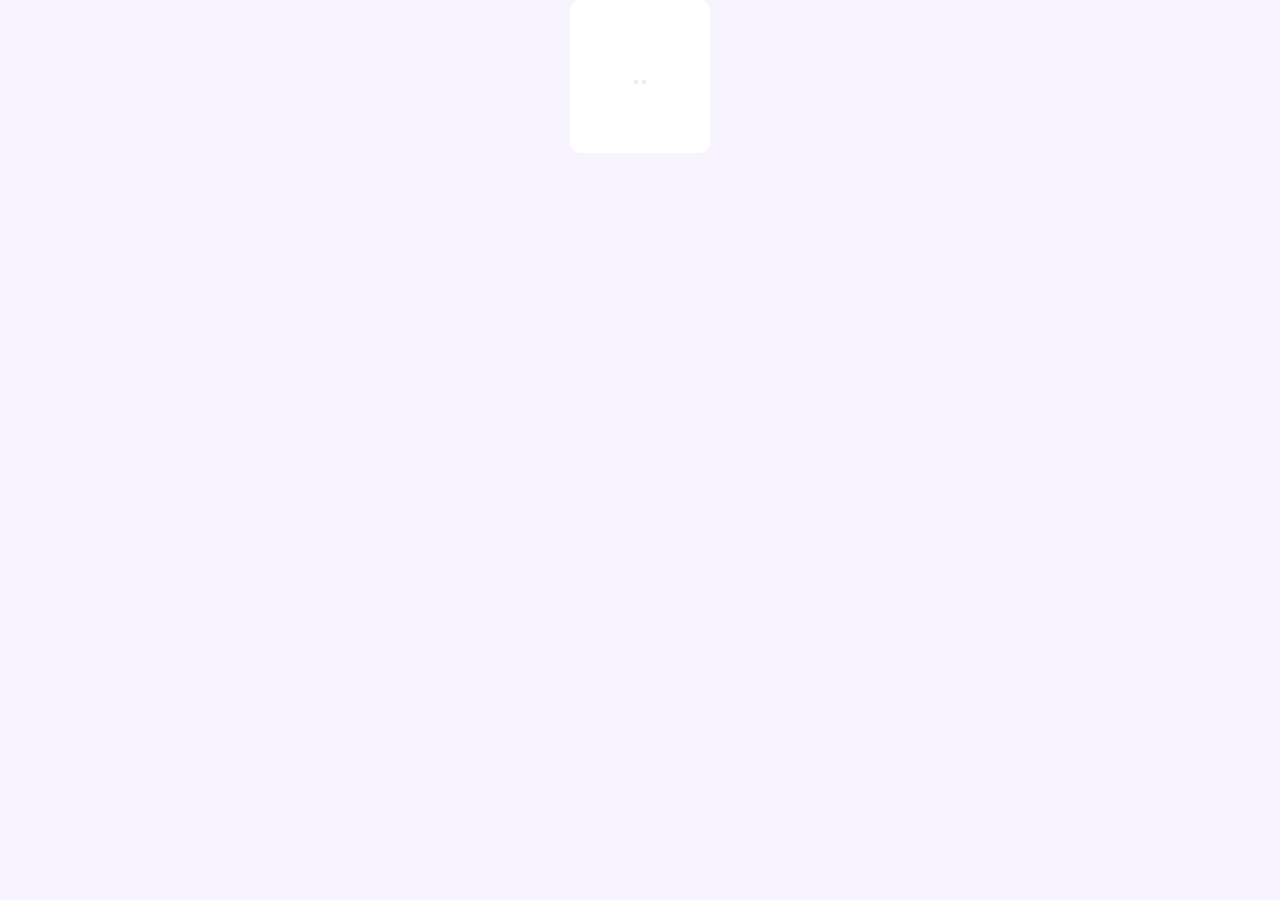
==== task3 /index.html @ b9fb3b16 "task1 task2 finished" ====
<!DOCTYPE html>
<html lang="en">
<head>
    <meta charset="UTF-8">
    <meta name="viewport" content="width=device-width, initial-scale=1.0">
    <title>Document</title>
    <link rel="stylesheet" href="./index.css">
</head>
<body>
    <div class="container">
        <button class="btn1"></button>
        <button class="btn2"></button>
        <div class="gap-container">
            <div class="card"></div>
            <div class="card"></div>
            <div class="card"></div>
            <div class="card"></div>
            <div class="card"></div>
            <div class="card"></div>
            <div class="card"></div>
            <div class="card"></div>
        </div>
    </div>
</body>
</html>
---- task3 /index.css ----
@import url("https://fonts.googleapis.com/css2?family=Poppins:wght@300;400;500;600;700&display=swap");
* {
  margin: 0;
  padding: 0;
  box-sizing: border-box;
  font-family: "Poppins", sans-serif;
}

ul {
  list-style: none;
}

a {
  text-decoration: none;
  color: inherit;
}

input,
button {
  font-family: inherit;
}

body {
  background-color: #f7f4ff;
  display: grid;
  place-items: center;
}

.container {
  padding: 4rem;
  border-radius: 10px;
  background-color: #fff;
}
.container .grid-container {
  display: grid;
  grid-template-columns: repeat(4, 124px);
  grid-template-rows: 124px, 124px;
  gap: 8px;
}
.container .grid-container .card {
  border-radius: 10px;
  border: 1px solid #9ca3af;
}/*# sourceMappingURL=index.css.map */
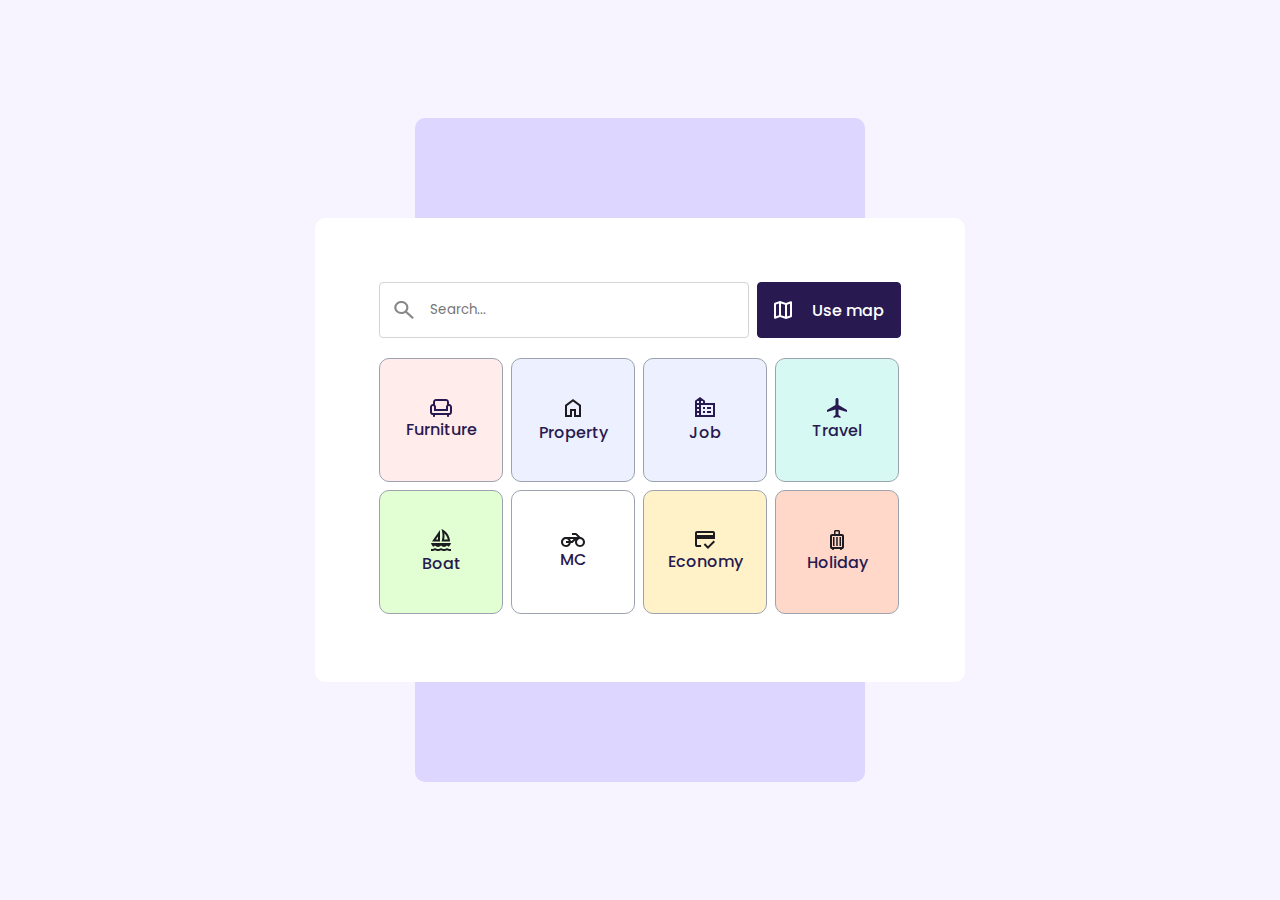
==== commit f9f10b75: "task 3 finished" ====
--- a/task3 /index.html
+++ b/task3 /index.html
@@ -3,23 +3,55 @@
 <head>
     <meta charset="UTF-8">
     <meta name="viewport" content="width=device-width, initial-scale=1.0">
+    <link rel="stylesheet" href="./index.css">
     <title>Document</title>
-    <link rel="stylesheet" href="./index.css">
 </head>
 <body>
+   <header>
     <div class="container">
-        <button class="btn1"></button>
-        <button class="btn2"></button>
-        <div class="gap-container">
-            <div class="card"></div>
-            <div class="card"></div>
-            <div class="card"></div>
-            <div class="card"></div>
-            <div class="card"></div>
-            <div class="card"></div>
-            <div class="card"></div>
-            <div class="card"></div>
+        <div class="search">
+            <img class="search-img" src="./assets/icons/search.svg" alt="">
+            <input type="text" placeholder="Search..."/>
+            <button>
+                <img class="map-img" src="./assets/icons/map.svg" alt="">
+                <p>Use map</p>
+            </button>
         </div>
-    </div>
+                <div class="card-container">
+                    <div class="card bg-lightpink">
+                       <img src="./assets/icons/furniture.svg" alt="">
+                       <h5>Furniture</h5>
+                    </div>
+                    <div class="card bg-lightpurple">
+                        <img src="./assets/icons/property.svg" alt="">
+                        <h5>Property</h5>
+                    </div>
+                    <div class="card bg-lightblue">
+                        <img src="./assets/icons/job.svg" alt="">
+                        <h5>Job</h5>
+                    </div>
+                    <div class="card bg-lightsky">
+                        <img src="./assets/icons/travel.svg" alt="">
+                        <h5>Travel</h5>
+                    </div>
+                    <div class="card bg-lightgreen">
+                        <img src="./assets/icons/boat.svg" alt="">
+                        <h5>Boat</h5>
+                    </div>
+                    <div class="card bg-lighwhite">
+                        <img src="./assets/icons/mc.svg" alt="">
+                        <h5>MC</h5>
+                    </div>
+                    <div class="card bg-lightyellow">
+                        <img src="./assets/icons/economy.svg" alt="">
+                        <h5>Economy</h5>
+                    </div>
+                    <div class="card bg-lightorange">
+                        <img src="./assets/icons/holiday.svg" alt="">
+                        <h5>Holiday</h5>
+                    </div>
+                </div>
+            </div>
+   </header>
 </body>
 </html>--- a/task3 /index.css
+++ b/task3 /index.css
@@ -20,24 +20,130 @@
   font-family: inherit;
 }
 
+.bg-lightpink {
+  background-color: #FFECEB;
+}
+
+.bg-lightpurple {
+  background-color: #ECF0FF;
+}
+
+.bg-lightblue {
+  background-color: #ECF0FF;
+}
+
+.bg-lightsky {
+  background-color: #D7F9F3;
+}
+
+.bg-lightgreen {
+  background-color: #E2FFD4;
+}
+
+.bg-lighwhite {
+  background-color: #fff;
+}
+
+.bg-lightyellow {
+  background-color: #FFF2C8;
+}
+
+.bg-lightorange {
+  background-color: #FFD8C9;
+}
+
 body {
-  background-color: #f7f4ff;
+  background-color: #F7F4FF;
   display: grid;
   place-items: center;
+  min-height: 100vh;
 }
 
-.container {
+header {
+  display: flex;
+  align-items: center;
+  justify-content: center;
+  width: 450px;
+  height: 664px;
+  border-radius: 10px;
+  background: #DDD6FF;
+  position: relative;
+}
+header .container {
+  position: absolute;
+  width: 650px;
+  height: 464px;
   padding: 4rem;
   border-radius: 10px;
   background-color: #fff;
 }
-.container .grid-container {
+header .container .search {
+  display: flex;
+  align-items: center;
+  justify-content: space-between;
+  position: relative;
+}
+header .container .search img {
+  display: flex;
+  justify-content: space-between;
+  position: absolute;
+}
+header .container .search .search-img {
+  margin: 15px;
+}
+header .container .search input {
+  width: 370px;
+  height: 56px;
+  padding-left: 20px;
+  justify-content: space-between;
+  padding: 0 50px;
+  border: 1px solid #D4D4D4;
+  border-radius: 4px;
+}
+header .container .search button {
+  width: 144px;
+  height: 56px;
+  border-radius: 4px;
+  border: 1px solid #281A51;
+  background: #281A51;
+  display: flex;
+  align-items: center;
+  justify-content: space-between;
+  text-align: center;
+  padding: 16px 16px;
+}
+header .container .search button p {
+  color: #FFF;
+  font-family: Poppins;
+  font-size: 16px;
+  font-style: normal;
+  font-weight: 500;
+  line-height: normal;
+}
+header .container .search button img {
+  position: initial;
+}
+header .container .card-container {
   display: grid;
   grid-template-columns: repeat(4, 124px);
-  grid-template-rows: 124px, 124px;
+  grid-template-rows: 124px 124px;
   gap: 8px;
+  margin-top: 20px;
 }
-.container .grid-container .card {
+header .container .card-container .card {
   border-radius: 10px;
-  border: 1px solid #9ca3af;
+  border: 1px solid #9CA3AF;
+  align-items: center;
+  justify-content: center;
+  display: flex;
+  text-align: center;
+  flex-direction: column;
+}
+header .container .card-container .card h5 {
+  color: #281A51;
+  font-family: Poppins;
+  font-size: 16px;
+  font-style: normal;
+  font-weight: 500;
+  line-height: normal;
 }/*# sourceMappingURL=index.css.map */